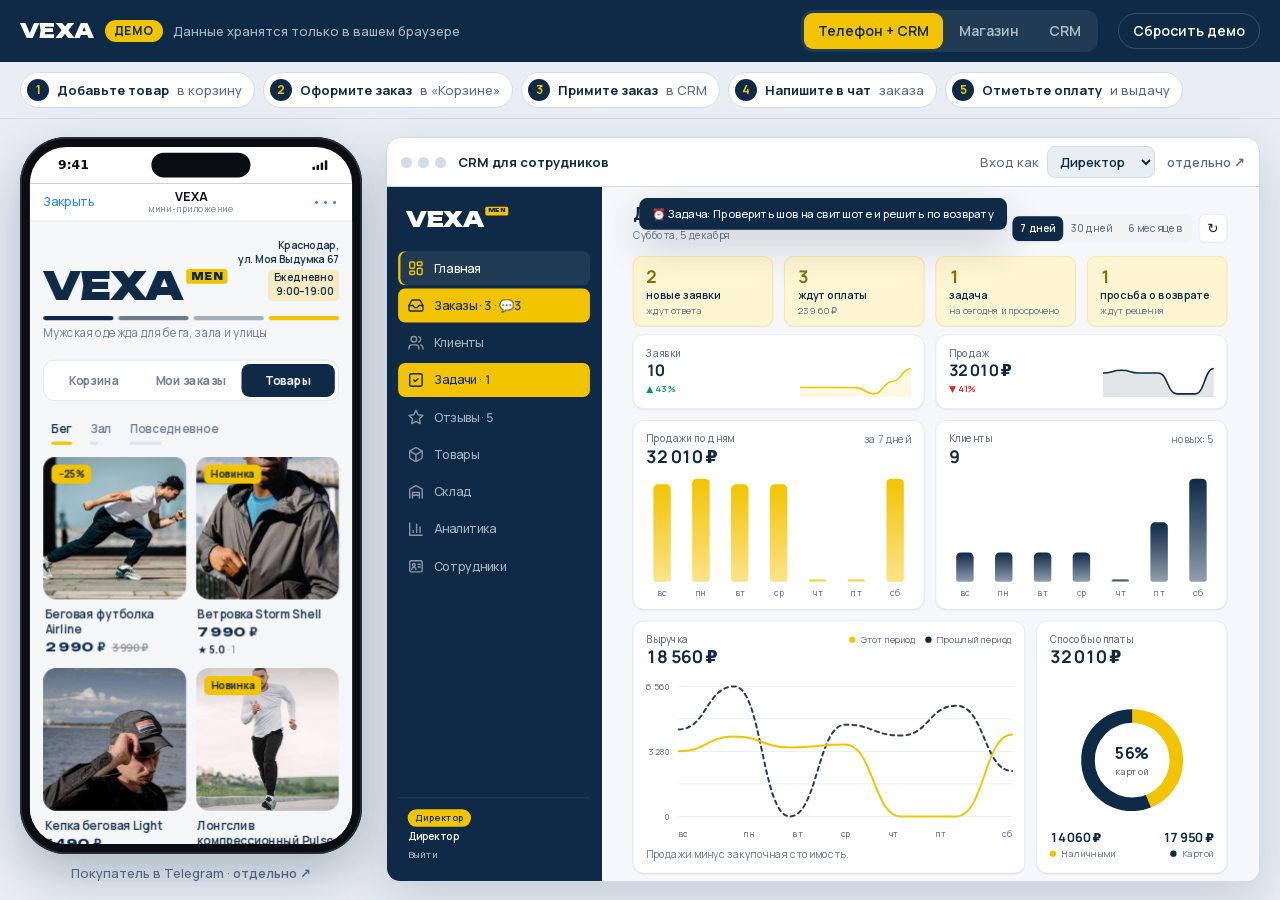
==== demo/index.html @ b998a41a "Демо-версия магазина и CRM на отдельной ссылке /demo/: телефон и CRM рядом, данные только в браузере" ====
<!DOCTYPE html>
<html lang="ru">
<head>
<meta charset="UTF-8">
<meta name="viewport" content="width=device-width, initial-scale=1, viewport-fit=cover">
<link rel="icon" href="data:,">
<title>VEXA — демо магазина и CRM</title>
<meta name="description" content="Живая демо-версия магазина VEXA в Telegram и CRM для сотрудников: слева телефон покупателя, справа CRM. Данные хранятся только в браузере.">
<!-- Шрифты те же, что у магазина (app/fonts) -->
<link rel="stylesheet" href="app/css/fonts.css?v=20261016d">
<link rel="stylesheet" href="split.css?v=20261016d">
</head>
<body>
<!-- Демо: слева магазин в «телефоне», справа CRM. Оба экрана — страницы из app/, у них общая база в localStorage,
     поэтому заказ из магазина сразу появляется в CRM, а ответ менеджера — у покупателя. Живая база Supabase не используется. -->
<header class="top">
  <div class="top-brand">
    <span class="logo">VEXA</span>
    <span class="pill">демо</span>
    <span class="top-note">Данные хранятся только в вашем браузере</span>
  </div>
  <div class="views" role="group" aria-label="Что показать">
    <button type="button" data-view="both" aria-pressed="true"><span class="v-long">Телефон + CRM</span><span class="v-short">Оба</span></button>
    <button type="button" data-view="shop" aria-pressed="false">Магазин</button>
    <button type="button" data-view="crm" aria-pressed="false">CRM</button>
  </div>
  <button class="reset" id="reset" type="button">Сбросить демо</button>
</header>

<ol class="steps" id="steps">
  <li><b>Добавьте товар</b> в корзину</li>
  <li><b>Оформите заказ</b> в «Корзине»</li>
  <li><b>Примите заказ</b> в CRM</li>
  <li><b>Напишите в чат</b> заказа</li>
  <li><b>Отметьте оплату</b> и выдачу</li>
</ol>

<main class="stage" id="stage" data-view="both">
  <section class="pane pane-shop" aria-label="Магазин покупателя">
    <div class="phone-fit" id="phoneFit">
      <div class="phone" id="phone">
        <div class="phone-status" aria-hidden="true"><span>9:41</span><span class="notch"></span><span class="bars"><i></i><i></i><i></i><i></i></span></div>
        <div class="tg-head" aria-hidden="true">
          <span class="tg-close">Закрыть</span>
          <span class="tg-title">VEXA<small>мини-приложение</small></span>
          <span class="tg-dots">•••</span>
        </div>
        <iframe id="shopFrame" src="app/index.html?embed=1" title="Магазин VEXA (демо)"></iframe>
      </div>
    </div>
    <p class="caption">Покупатель в Telegram · <a href="app/index.html" target="_blank" rel="noopener">отдельно ↗</a></p>
  </section>

  <section class="pane pane-crm" aria-label="CRM для сотрудников">
    <div class="crm-card">
      <div class="crm-bar">
        <span class="crm-dots" aria-hidden="true"><i></i><i></i><i></i></span>
        <span class="crm-title">CRM для сотрудников</span>
        <label class="role">Вход как
          <select id="role">
            <option value="demo-1">Директор</option>
            <option value="demo-2">Менеджер</option>
          </select>
        </label>
        <a class="crm-open" href="app/crm.html" target="_blank" rel="noopener">отдельно ↗</a>
      </div>
      <div class="crm-fit" id="crmFit">
        <iframe id="crmFrame" src="app/crm.html?embed=1" title="CRM магазина VEXA (демо)"></iframe>
      </div>
    </div>
  </section>
</main>

<script src="split.js?v=20261016d"></script>
</body>
</html>
---- demo/app/css/fonts.css ----
/* Шрифты лежат на самом сайте (fonts/), без запросов к Google Fonts: быстрее первый запуск, меньше зависимостей.
   Оба шрифта переменные — один файл на все начертания. Кириллица и латиница отдельно: браузер скачает только нужное. */
@font-face { font-family: "Manrope"; font-style: normal; font-weight: 400 700; font-display: swap;
  src: url("../fonts/manrope-cyrillic.woff2") format("woff2"); unicode-range: U+0301, U+0400-045F, U+0490-0491, U+04B0-04B1, U+2116; }
@font-face { font-family: "Manrope"; font-style: normal; font-weight: 400 700; font-display: swap;
  src: url("../fonts/manrope-latin.woff2") format("woff2"); unicode-range: U+0000-00FF, U+0131, U+0152-0153, U+02BB-02BC, U+02C6, U+02DA, U+02DC, U+0304, U+0308, U+0329, U+2000-206F, U+20AC, U+2122, U+2191, U+2193, U+2212, U+2215, U+FEFF, U+FFFD; }
@font-face { font-family: "Unbounded"; font-style: normal; font-weight: 700 900; font-display: swap;
  src: url("../fonts/unbounded-cyrillic.woff2") format("woff2"); unicode-range: U+0301, U+0400-045F, U+0490-0491, U+04B0-04B1, U+2116; }
@font-face { font-family: "Unbounded"; font-style: normal; font-weight: 700 900; font-display: swap;
  src: url("../fonts/unbounded-latin.woff2") format("woff2"); unicode-range: U+0000-00FF, U+0131, U+0152-0153, U+02BB-02BC, U+02C6, U+02DA, U+02DC, U+0304, U+0308, U+0329, U+2000-206F, U+20AC, U+2122, U+2191, U+2193, U+2212, U+2215, U+FEFF, U+FFFD; }
---- demo/split.css ----
/* Демо «телефон + CRM»: цвета панели VEXA (тёмно-синий и жёлтый) */
:root {
  --bg: #E9EEF4; --ink: #0E2A47; --muted: #5B6E84; --line: #D3DCE6; --surface: #FFFFFF;
  --nav: #0E2A47; --nav-ink: #FFFFFF; --nav-muted: rgba(255, 255, 255, .66); --nav-line: rgba(255, 255, 255, .16);
  --accent: #F2C400; --accent-ink: #0E2A47; --bezel: #0B0D12;
  --gutter: 20px;
  color-scheme: light;
}
@media (prefers-color-scheme: dark) {
  :root:not([data-theme="light"]) {
    --bg: #07111C; --ink: #EAF1F8; --muted: #8FA2B6; --line: #1E3248; --surface: #12233A; --nav: #0B1D31;
    color-scheme: dark;
  }
}
:root[data-theme="dark"] {
  --bg: #07111C; --ink: #EAF1F8; --muted: #8FA2B6; --line: #1E3248; --surface: #12233A; --nav: #0B1D31;
  color-scheme: dark;
}

* { box-sizing: border-box; }
html, body { height: 100%; }
body {
  margin: 0; display: flex; flex-direction: column; min-height: 100dvh; height: 100dvh; overflow: hidden;
  background: var(--bg); color: var(--ink);
  font: 500 14px/1.4 Manrope, system-ui, -apple-system, "Segoe UI", sans-serif;
}
button, select { font: inherit; color: inherit; }
a { color: inherit; }

/* ---------- Верхняя полоса ---------- */
.top {
  display: flex; align-items: center; gap: 12px 20px; padding: 10px var(--gutter);
  background: var(--nav); color: var(--nav-ink);
}
.top-brand { display: flex; align-items: center; gap: 10px; min-width: 0; flex: 1 1 auto; }
.logo { font: 900 20px/1 Unbounded, Manrope, sans-serif; letter-spacing: .02em; }
.pill {
  padding: 3px 9px; border-radius: 999px; background: var(--accent); color: var(--accent-ink);
  font-weight: 700; font-size: 12px; text-transform: uppercase; letter-spacing: .06em;
}
.top-note { color: var(--nav-muted); font-size: 13px; white-space: nowrap; overflow: hidden; text-overflow: ellipsis; }

.views { display: flex; padding: 3px; gap: 2px; border-radius: 12px; background: rgba(255, 255, 255, .08); }
.views button {
  border: 0; background: transparent; color: var(--nav-muted); padding: 7px 14px; border-radius: 9px;
  font-weight: 600; cursor: pointer; white-space: nowrap; min-height: 36px;
}
.views button:hover { color: var(--nav-ink); }
.views button[aria-pressed="true"] { background: var(--accent); color: var(--accent-ink); }
.v-short { display: none; }

.reset {
  border: 1px solid var(--nav-line); background: transparent; color: var(--nav-ink);
  padding: 7px 14px; border-radius: 999px; font-weight: 600; cursor: pointer; white-space: nowrap; min-height: 36px;
}
.reset:hover { border-color: rgba(255, 255, 255, .5); }
.reset[data-armed] { background: #E8392E; border-color: #E8392E; }
:focus-visible { outline: 2px solid var(--accent); outline-offset: 2px; }

/* ---------- Шаги ---------- */
.steps {
  display: flex; gap: 8px; margin: 0; padding: 10px var(--gutter); list-style: none; counter-reset: step;
  overflow-x: auto; scrollbar-width: none; border-bottom: 1px solid var(--line);
}
.steps::-webkit-scrollbar { display: none; }
.steps li {
  counter-increment: step; display: flex; align-items: center; gap: 8px; flex: 0 0 auto;
  padding: 6px 12px 6px 6px; border-radius: 999px; background: var(--surface); border: 1px solid var(--line);
  font-size: 13px; color: var(--muted); white-space: nowrap;
}
.steps li::before {
  content: counter(step); display: grid; place-items: center; width: 22px; height: 22px; border-radius: 50%;
  background: var(--nav); color: var(--accent); font-weight: 700; font-size: 12px;
}
.steps b { color: var(--ink); font-weight: 700; }

/* ---------- Сцена ---------- */
.stage { flex: 1 1 auto; min-height: 0; display: flex; gap: 24px; padding: 18px var(--gutter); }
.pane { min-width: 0; min-height: 0; display: flex; flex-direction: column; }
.pane-shop { flex: 0 0 auto; align-items: center; }
.pane-crm { flex: 1 1 auto; }
.stage[data-view="shop"] .pane-crm, .stage[data-view="crm"] .pane-shop { display: none; }
.stage[data-view="shop"] .pane-shop { flex: 1 1 auto; }

.caption { margin: 10px 0 0; font-size: 13px; color: var(--muted); text-align: center; }
.caption a, .crm-open { text-decoration: none; font-weight: 600; }
.caption a:hover, .crm-open:hover { text-decoration: underline; }

/* Телефон: 390×844, масштабируется по высоте сцены (split.js задаёт --s) */
.phone-fit { flex: 1 1 auto; min-height: 0; width: 100%; display: flex; justify-content: center; }
.phone {
  --s: 1;
  position: relative; flex: none; width: 414px; height: 868px; padding: 12px; border-radius: 56px;
  background: var(--bezel); box-shadow: 0 0 0 2px #2A2F3A inset, 0 24px 60px rgba(14, 42, 71, .28);
  transform: scale(var(--s)); transform-origin: top center;
  margin-bottom: calc((var(--s) - 1) * 868px); /* место под уменьшенный телефон */
  display: flex; flex-direction: column; overflow: hidden;
}
.phone > * { flex: none; }
.phone-status {
  display: flex; align-items: center; justify-content: space-between; height: 44px; padding: 0 30px 0 34px;
  background: #fff; color: #0B0D12; border-radius: 44px 44px 0 0; font: 600 15px/1 system-ui, sans-serif;
}
.notch { width: 120px; height: 30px; border-radius: 20px; background: var(--bezel); }
.bars { display: flex; align-items: flex-end; gap: 2px; height: 12px; }
.bars i { width: 3px; background: #0B0D12; border-radius: 1px; }
.bars i:nth-child(1) { height: 4px; } .bars i:nth-child(2) { height: 6px; } .bars i:nth-child(3) { height: 9px; } .bars i:nth-child(4) { height: 12px; }
.tg-head {
  display: grid; grid-template-columns: 1fr auto 1fr; align-items: center; height: 46px; padding: 0 16px;
  background: #fff; color: #0B0D12; border-bottom: 1px solid #E6E8EC; font-size: 15px;
}
.tg-close { color: #2A86E0; }
.tg-title { text-align: center; font-weight: 700; line-height: 1.1; }
.tg-title small { display: block; font-weight: 500; font-size: 11px; color: #8A9099; }
.tg-dots { text-align: right; color: #2A86E0; letter-spacing: 1px; }
.phone iframe {
  flex: 1 1 auto; width: 390px; border: 0; background: #fff; display: block; border-radius: 0 0 44px 44px;
}

/* CRM: окно браузера; при узкой сцене страница рисуется шире и уменьшается (split.js) */
.crm-card {
  flex: 1 1 auto; min-height: 0; display: flex; flex-direction: column; overflow: hidden;
  border-radius: 14px; background: var(--surface); border: 1px solid var(--line);
  box-shadow: 0 18px 50px rgba(14, 42, 71, .16);
}
.crm-bar {
  display: flex; align-items: center; gap: 12px; padding: 8px 14px; border-bottom: 1px solid var(--line); font-size: 13px;
}
.crm-dots { display: flex; gap: 6px; }
.crm-dots i { width: 11px; height: 11px; border-radius: 50%; background: var(--line); }
.crm-title { font-weight: 700; flex: 1 1 auto; min-width: 0; white-space: nowrap; overflow: hidden; text-overflow: ellipsis; }
.role { display: flex; align-items: center; gap: 8px; color: var(--muted); white-space: nowrap; }
.role select {
  border: 1px solid var(--line); background: var(--bg); color: var(--ink); border-radius: 8px;
  padding: 5px 8px; font-weight: 600; min-height: 32px; cursor: pointer;
}
.crm-open { white-space: nowrap; color: var(--muted); }
.crm-fit { position: relative; flex: 1 1 auto; min-height: 0; overflow: hidden; }
.crm-fit iframe {
  position: absolute; top: 0; left: 0; width: 100%; height: 100%; border: 0; background: #F5F7FA;
  transform-origin: top left;
}

/* ---------- Телефон и планшет: один экран за раз, без рамки телефона ---------- */
@media (max-width: 899px) {
  :root { --gutter: 16px; }
  .top { flex-wrap: wrap; padding-top: 8px; padding-bottom: 8px; }
  .top-note { display: none; }
  .views { order: 3; width: 100%; }
  .views button { flex: 1 1 0; }
  .views button[data-view="both"] { display: none; }
  .steps { display: none; }
  .stage { padding: 0; gap: 0; }
  .stage[data-view="both"] .pane-crm { display: none; }
  .stage .pane-shop { flex: 1 1 auto; }
  .phone-fit { display: block; }
  .phone {
    width: 100%; height: 100%; padding: 0; border-radius: 0; background: none; box-shadow: none;
    transform: none; margin: 0;
  }
  .phone-status, .tg-head, .caption { display: none; }
  .phone iframe { width: 100%; height: 100%; border-radius: 0; }
  .crm-card { border-radius: 0; border: 0; box-shadow: none; }
  .crm-dots, .crm-open { display: none; }
}
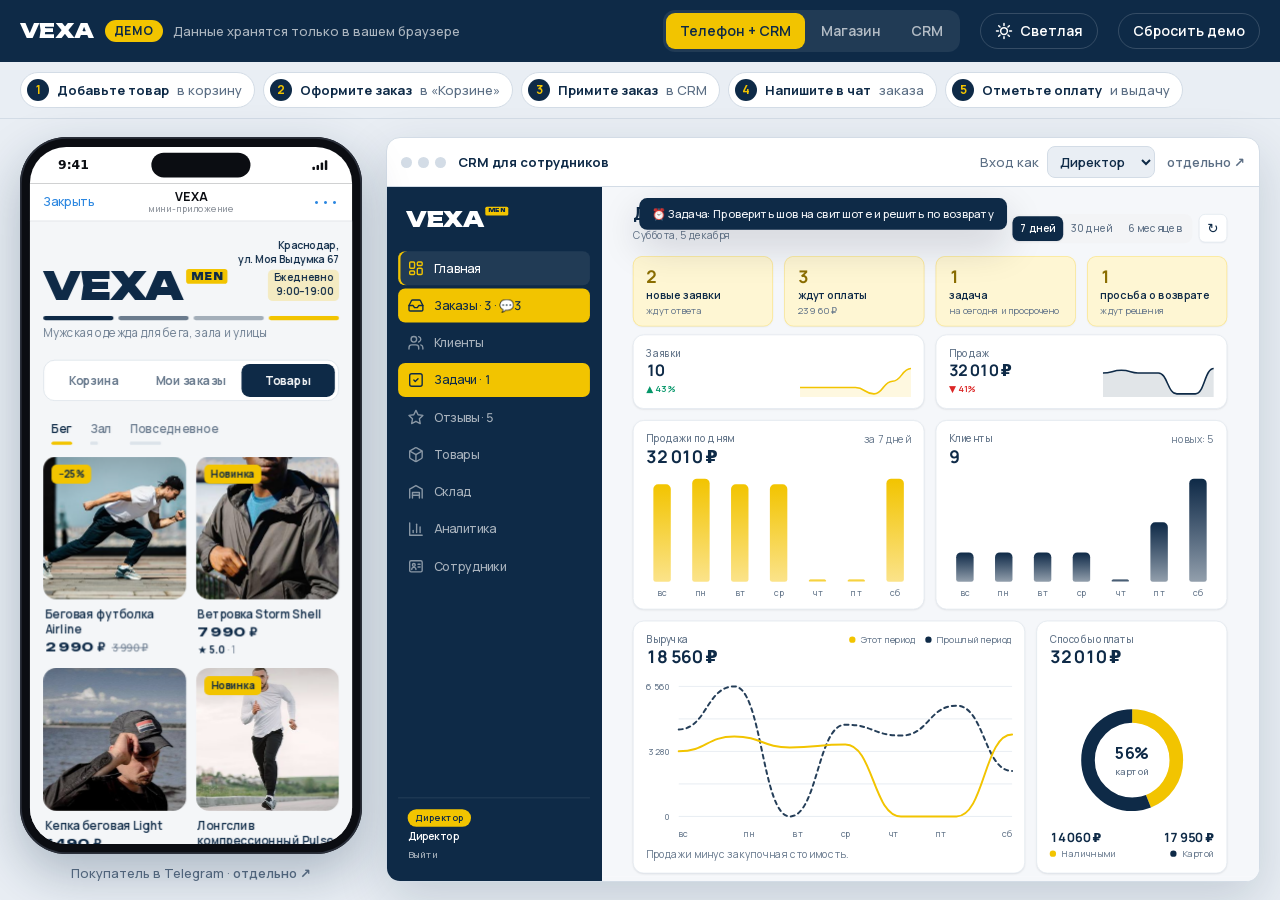
==== commit d1462e09: "Демо: переключатель светлой и тёмной темы, по умолчанию светлая Co-Authored-By: Claude Opus 5.5 (1M " ====
--- a/demo/index.html
+++ b/demo/index.html
@@ -7,8 +7,10 @@
 <title>VEXA — демо магазина и CRM</title>
 <meta name="description" content="Живая демо-версия магазина VEXA в Telegram и CRM для сотрудников: слева телефон покупателя, справа CRM. Данные хранятся только в браузере.">
 <!-- Шрифты те же, что у магазина (app/fonts) -->
-<link rel="stylesheet" href="app/css/fonts.css?v=20261016d">
-<link rel="stylesheet" href="split.css?v=20261016d">
+<link rel="stylesheet" href="app/css/fonts.css?v=20261016e">
+<link rel="stylesheet" href="split.css?v=20261016e">
+<!-- Тема до отрисовки, чтобы страница не мигала: выбор посетителя, по умолчанию светлая -->
+<script>try { document.documentElement.dataset.theme = JSON.parse(localStorage.getItem("vexademo_theme")) === "dark" ? "dark" : "light"; } catch (e) { document.documentElement.dataset.theme = "light"; }</script>
 </head>
 <body>
 <!-- Демо: слева магазин в «телефоне», справа CRM. Оба экрана — страницы из app/, у них общая база в localStorage,
@@ -24,6 +26,11 @@
     <button type="button" data-view="shop" aria-pressed="false">Магазин</button>
     <button type="button" data-view="crm" aria-pressed="false">CRM</button>
   </div>
+  <button class="theme" id="theme" type="button" aria-pressed="false" title="Тема сайта">
+    <svg class="i-sun" width="18" height="18" viewBox="0 0 24 24" fill="none" stroke="currentColor" stroke-width="2" stroke-linecap="round" aria-hidden="true"><circle cx="12" cy="12" r="4.5"/><path d="M12 2v2.5M12 19.5V22M2 12h2.5M19.5 12H22M4.9 4.9l1.8 1.8M17.3 17.3l1.8 1.8M4.9 19.1l1.8-1.8M17.3 6.7l1.8-1.8"/></svg>
+    <svg class="i-moon" width="18" height="18" viewBox="0 0 24 24" fill="none" stroke="currentColor" stroke-width="2" stroke-linecap="round" stroke-linejoin="round" aria-hidden="true"><path d="M20.5 14.5A8.5 8.5 0 0 1 9.5 3.5a8.5 8.5 0 1 0 11 11z"/></svg>
+    <span id="themeText">Светлая</span>
+  </button>
   <button class="reset" id="reset" type="button">Сбросить демо</button>
 </header>
 
@@ -71,6 +78,6 @@
   </section>
 </main>
 
-<script src="split.js?v=20261016d"></script>
+<script src="split.js?v=20261016e"></script>
 </body>
 </html>
--- a/demo/split.css
+++ b/demo/split.css
@@ -3,17 +3,13 @@
   --bg: #E9EEF4; --ink: #0E2A47; --muted: #5B6E84; --line: #D3DCE6; --surface: #FFFFFF;
   --nav: #0E2A47; --nav-ink: #FFFFFF; --nav-muted: rgba(255, 255, 255, .66); --nav-line: rgba(255, 255, 255, .16);
   --accent: #F2C400; --accent-ink: #0E2A47; --bezel: #0B0D12;
+  --tg-bg: #FFFFFF; --tg-ink: #0B0D12; --tg-line: #E6E8EC; --tg-muted: #8A9099; --tg-link: #2A86E0; --app-bg: #F5F7FA;
   --gutter: 20px;
   color-scheme: light;
 }
-@media (prefers-color-scheme: dark) {
-  :root:not([data-theme="light"]) {
-    --bg: #07111C; --ink: #EAF1F8; --muted: #8FA2B6; --line: #1E3248; --surface: #12233A; --nav: #0B1D31;
-    color-scheme: dark;
-  }
-}
 :root[data-theme="dark"] {
   --bg: #07111C; --ink: #EAF1F8; --muted: #8FA2B6; --line: #1E3248; --surface: #12233A; --nav: #0B1D31;
+  --tg-bg: #17212B; --tg-ink: #F5F5F5; --tg-line: #0E1621; --tg-muted: #708499; --tg-link: #6AB3F3; --app-bg: #0A1522;
   color-scheme: dark;
 }
 
@@ -53,7 +49,13 @@
   border: 1px solid var(--nav-line); background: transparent; color: var(--nav-ink);
   padding: 7px 14px; border-radius: 999px; font-weight: 600; cursor: pointer; white-space: nowrap; min-height: 36px;
 }
-.reset:hover { border-color: rgba(255, 255, 255, .5); }
+.reset:hover, .theme:hover { border-color: rgba(255, 255, 255, .5); }
+.theme {
+  display: inline-flex; align-items: center; gap: 7px; border: 1px solid var(--nav-line); background: transparent;
+  color: var(--nav-ink); padding: 7px 14px; border-radius: 999px; font-weight: 600; cursor: pointer; white-space: nowrap; min-height: 36px;
+}
+.theme .i-moon, .theme[aria-pressed="true"] .i-sun { display: none; }
+.theme[aria-pressed="true"] .i-moon { display: block; }
 .reset[data-armed] { background: #E8392E; border-color: #E8392E; }
 :focus-visible { outline: 2px solid var(--accent); outline-offset: 2px; }
 
@@ -99,22 +101,22 @@
 .phone > * { flex: none; }
 .phone-status {
   display: flex; align-items: center; justify-content: space-between; height: 44px; padding: 0 30px 0 34px;
-  background: #fff; color: #0B0D12; border-radius: 44px 44px 0 0; font: 600 15px/1 system-ui, sans-serif;
+  background: var(--tg-bg); color: var(--tg-ink); border-radius: 44px 44px 0 0; font: 600 15px/1 system-ui, sans-serif;
 }
 .notch { width: 120px; height: 30px; border-radius: 20px; background: var(--bezel); }
 .bars { display: flex; align-items: flex-end; gap: 2px; height: 12px; }
-.bars i { width: 3px; background: #0B0D12; border-radius: 1px; }
+.bars i { width: 3px; background: currentColor; border-radius: 1px; }
 .bars i:nth-child(1) { height: 4px; } .bars i:nth-child(2) { height: 6px; } .bars i:nth-child(3) { height: 9px; } .bars i:nth-child(4) { height: 12px; }
 .tg-head {
   display: grid; grid-template-columns: 1fr auto 1fr; align-items: center; height: 46px; padding: 0 16px;
-  background: #fff; color: #0B0D12; border-bottom: 1px solid #E6E8EC; font-size: 15px;
+  background: var(--tg-bg); color: var(--tg-ink); border-bottom: 1px solid var(--tg-line); font-size: 15px;
 }
-.tg-close { color: #2A86E0; }
+.tg-close { color: var(--tg-link); }
 .tg-title { text-align: center; font-weight: 700; line-height: 1.1; }
-.tg-title small { display: block; font-weight: 500; font-size: 11px; color: #8A9099; }
-.tg-dots { text-align: right; color: #2A86E0; letter-spacing: 1px; }
+.tg-title small { display: block; font-weight: 500; font-size: 11px; color: var(--tg-muted); }
+.tg-dots { text-align: right; color: var(--tg-link); letter-spacing: 1px; }
 .phone iframe {
-  flex: 1 1 auto; width: 390px; border: 0; background: #fff; display: block; border-radius: 0 0 44px 44px;
+  flex: 1 1 auto; width: 390px; border: 0; background: var(--app-bg); display: block; border-radius: 0 0 44px 44px;
 }
 
 /* CRM: окно браузера; при узкой сцене страница рисуется шире и уменьшается (split.js) */
@@ -137,7 +139,7 @@
 .crm-open { white-space: nowrap; color: var(--muted); }
 .crm-fit { position: relative; flex: 1 1 auto; min-height: 0; overflow: hidden; }
 .crm-fit iframe {
-  position: absolute; top: 0; left: 0; width: 100%; height: 100%; border: 0; background: #F5F7FA;
+  position: absolute; top: 0; left: 0; width: 100%; height: 100%; border: 0; background: var(--app-bg);
   transform-origin: top left;
 }
 
@@ -147,6 +149,8 @@
   .top { flex-wrap: wrap; padding-top: 8px; padding-bottom: 8px; }
   .top-note { display: none; }
   .views { order: 3; width: 100%; }
+  .theme span { display: none; }
+  .theme { padding: 7px 10px; }
   .views button { flex: 1 1 0; }
   .views button[data-view="both"] { display: none; }
   .steps { display: none; }
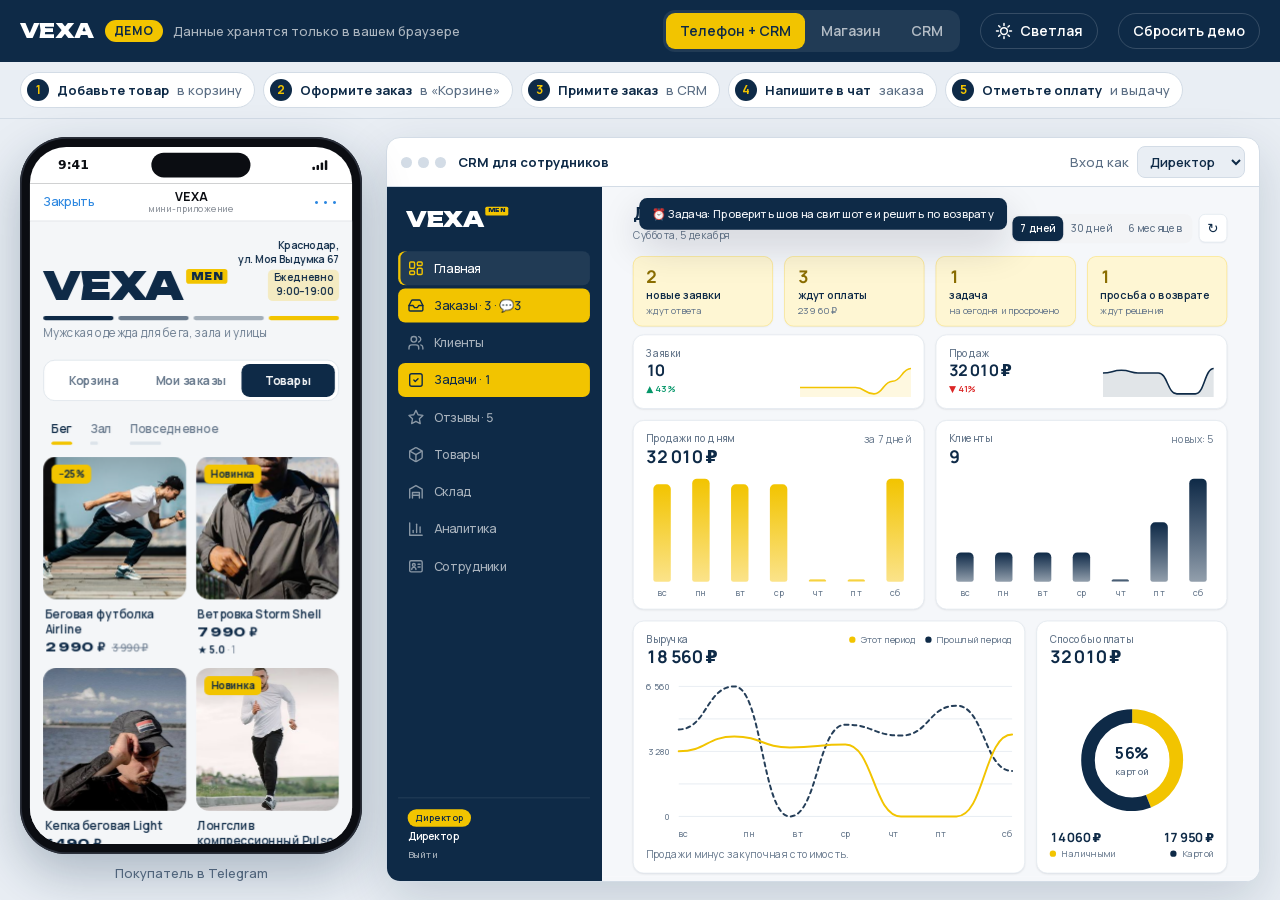
==== commit 81672561: "Демо: убраны ссылки «отдельно» — раскладку выбирают кнопками сверху Co-Authored-By: Claude Opus 5.5 " ====
--- a/demo/index.html
+++ b/demo/index.html
@@ -8,7 +8,7 @@
 <meta name="description" content="Живая демо-версия магазина VEXA в Telegram и CRM для сотрудников: слева телефон покупателя, справа CRM. Данные хранятся только в браузере.">
 <!-- Шрифты те же, что у магазина (app/fonts) -->
 <link rel="stylesheet" href="app/css/fonts.css?v=20261016e">
-<link rel="stylesheet" href="split.css?v=20261016e">
+<link rel="stylesheet" href="split.css?v=20261016f">
 <!-- Тема до отрисовки, чтобы страница не мигала: выбор посетителя, по умолчанию светлая -->
 <script>try { document.documentElement.dataset.theme = JSON.parse(localStorage.getItem("vexademo_theme")) === "dark" ? "dark" : "light"; } catch (e) { document.documentElement.dataset.theme = "light"; }</script>
 </head>
@@ -55,7 +55,7 @@
         <iframe id="shopFrame" src="app/index.html?embed=1" title="Магазин VEXA (демо)"></iframe>
       </div>
     </div>
-    <p class="caption">Покупатель в Telegram · <a href="app/index.html" target="_blank" rel="noopener">отдельно ↗</a></p>
+    <p class="caption">Покупатель в Telegram</p>
   </section>
 
   <section class="pane pane-crm" aria-label="CRM для сотрудников">
@@ -69,7 +69,6 @@
             <option value="demo-2">Менеджер</option>
           </select>
         </label>
-        <a class="crm-open" href="app/crm.html" target="_blank" rel="noopener">отдельно ↗</a>
       </div>
       <div class="crm-fit" id="crmFit">
         <iframe id="crmFrame" src="app/crm.html?embed=1" title="CRM магазина VEXA (демо)"></iframe>
--- a/demo/split.css
+++ b/demo/split.css
@@ -85,8 +85,6 @@
 .stage[data-view="shop"] .pane-shop { flex: 1 1 auto; }
 
 .caption { margin: 10px 0 0; font-size: 13px; color: var(--muted); text-align: center; }
-.caption a, .crm-open { text-decoration: none; font-weight: 600; }
-.caption a:hover, .crm-open:hover { text-decoration: underline; }
 
 /* Телефон: 390×844, масштабируется по высоте сцены (split.js задаёт --s) */
 .phone-fit { flex: 1 1 auto; min-height: 0; width: 100%; display: flex; justify-content: center; }
@@ -136,7 +134,6 @@
   border: 1px solid var(--line); background: var(--bg); color: var(--ink); border-radius: 8px;
   padding: 5px 8px; font-weight: 600; min-height: 32px; cursor: pointer;
 }
-.crm-open { white-space: nowrap; color: var(--muted); }
 .crm-fit { position: relative; flex: 1 1 auto; min-height: 0; overflow: hidden; }
 .crm-fit iframe {
   position: absolute; top: 0; left: 0; width: 100%; height: 100%; border: 0; background: var(--app-bg);
@@ -165,5 +162,5 @@
   .phone-status, .tg-head, .caption { display: none; }
   .phone iframe { width: 100%; height: 100%; border-radius: 0; }
   .crm-card { border-radius: 0; border: 0; box-shadow: none; }
-  .crm-dots, .crm-open { display: none; }
+  .crm-dots { display: none; }
 }
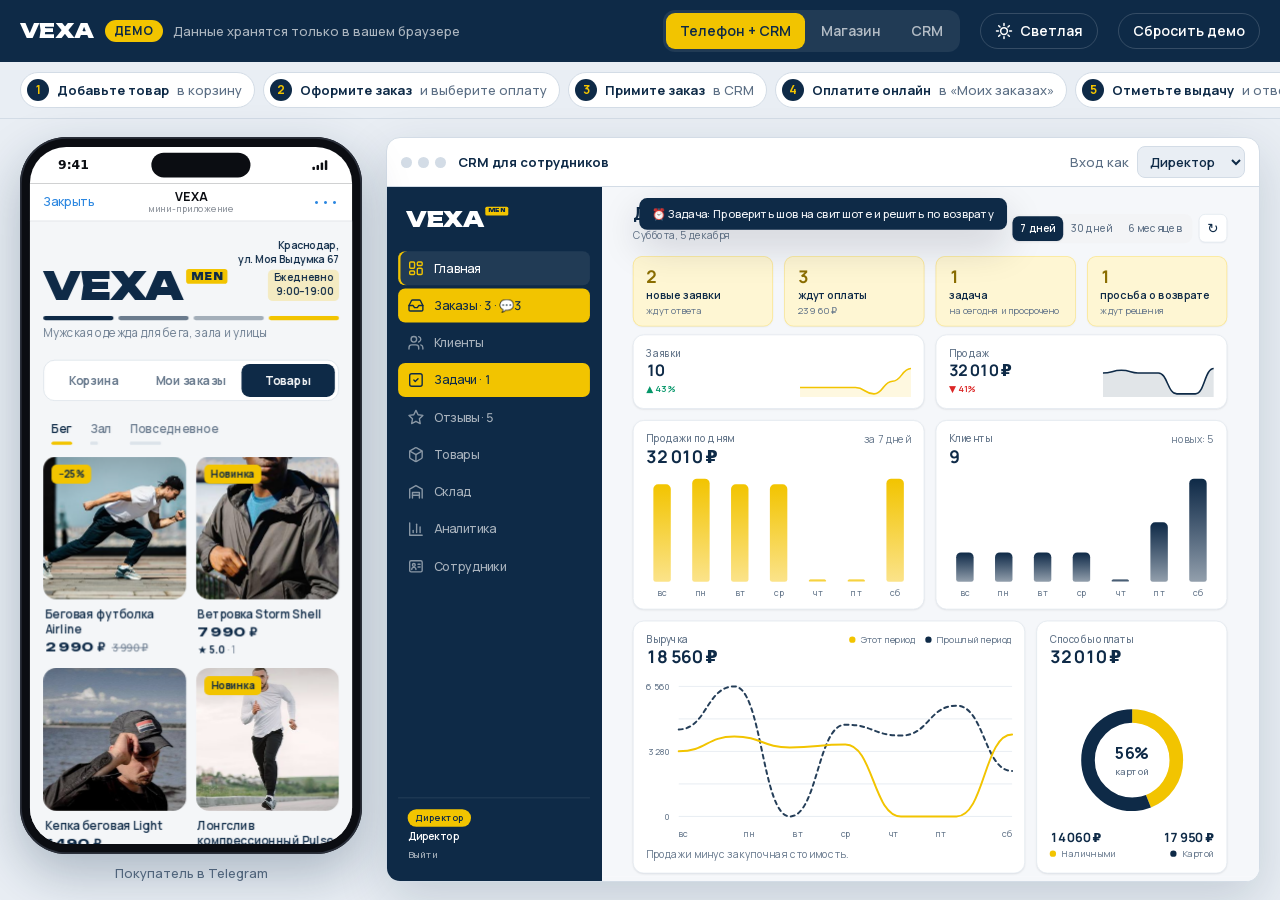
==== commit 1893e949: "Демо: онлайн-оплата, выбор способа оплаты и быстрое «Принять» В демо-версию перенесены изменения опл" ====
--- a/demo/index.html
+++ b/demo/index.html
@@ -36,10 +36,10 @@
 
 <ol class="steps" id="steps">
   <li><b>Добавьте товар</b> в корзину</li>
-  <li><b>Оформите заказ</b> в «Корзине»</li>
+  <li><b>Оформите заказ</b> и выберите оплату</li>
   <li><b>Примите заказ</b> в CRM</li>
-  <li><b>Напишите в чат</b> заказа</li>
-  <li><b>Отметьте оплату</b> и выдачу</li>
+  <li><b>Оплатите онлайн</b> в «Моих заказах»</li>
+  <li><b>Отметьте выдачу</b> и ответьте в чате</li>
 </ol>
 
 <main class="stage" id="stage" data-view="both">
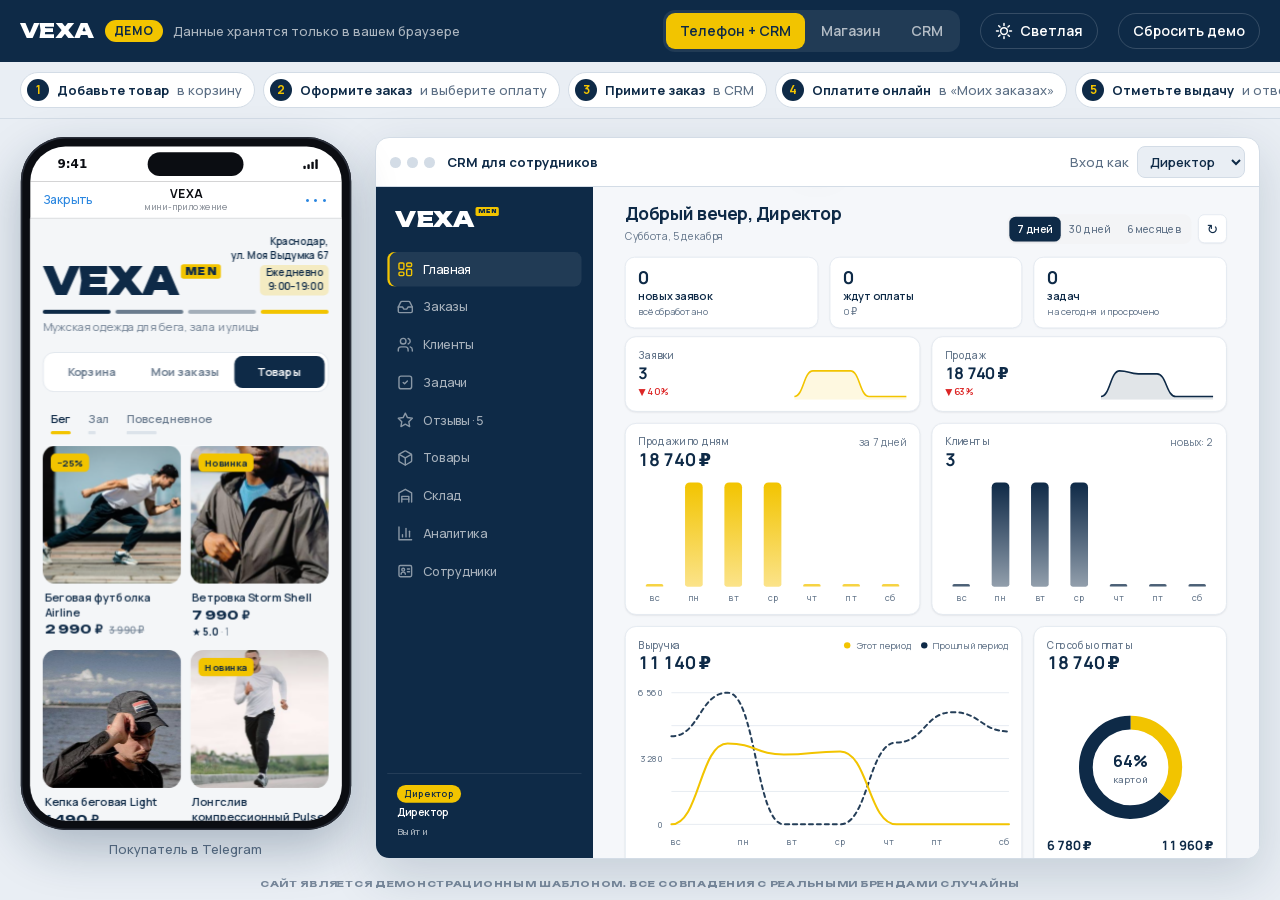
==== commit 2cdf11e3: "Дисклеймер внизу магазина и демо Co-Authored-By: Claude Opus 5.5 (1M context) <noreply@anthropic.com" ====
--- a/demo/index.html
+++ b/demo/index.html
@@ -8,7 +8,7 @@
 <meta name="description" content="Живая демо-версия магазина VEXA в Telegram и CRM для сотрудников: слева телефон покупателя, справа CRM. Данные хранятся только в браузере.">
 <!-- Шрифты те же, что у магазина (app/fonts) -->
 <link rel="stylesheet" href="app/css/fonts.css?v=20261016e">
-<link rel="stylesheet" href="split.css?v=20261016f">
+<link rel="stylesheet" href="split.css?v=20261018w">
 <!-- Тема до отрисовки, чтобы страница не мигала: выбор посетителя, по умолчанию светлая -->
 <script>try { document.documentElement.dataset.theme = JSON.parse(localStorage.getItem("vexademo_theme")) === "dark" ? "dark" : "light"; } catch (e) { document.documentElement.dataset.theme = "light"; }</script>
 </head>
@@ -77,6 +77,8 @@
   </section>
 </main>
 
+<p class="disclaimer">Сайт является демонстрационным шаблоном. Все совпадения с реальными брендами случайны</p>
+
 <script src="split.js?v=20261016e"></script>
 </body>
 </html>
--- a/demo/split.css
+++ b/demo/split.css
@@ -84,6 +84,8 @@
 .stage[data-view="shop"] .pane-crm, .stage[data-view="crm"] .pane-shop { display: none; }
 .stage[data-view="shop"] .pane-shop { flex: 1 1 auto; }
 
+.disclaimer { flex: none; margin: 0; padding: 0 var(--gutter) 10px; text-align: center; color: var(--muted); opacity: .8;
+  font: 700 9px/1.5 Unbounded, Manrope, sans-serif; letter-spacing: .08em; text-transform: uppercase; }
 .caption { margin: 10px 0 0; font-size: 13px; color: var(--muted); text-align: center; }
 
 /* Телефон: 390×844, масштабируется по высоте сцены (split.js задаёт --s) */
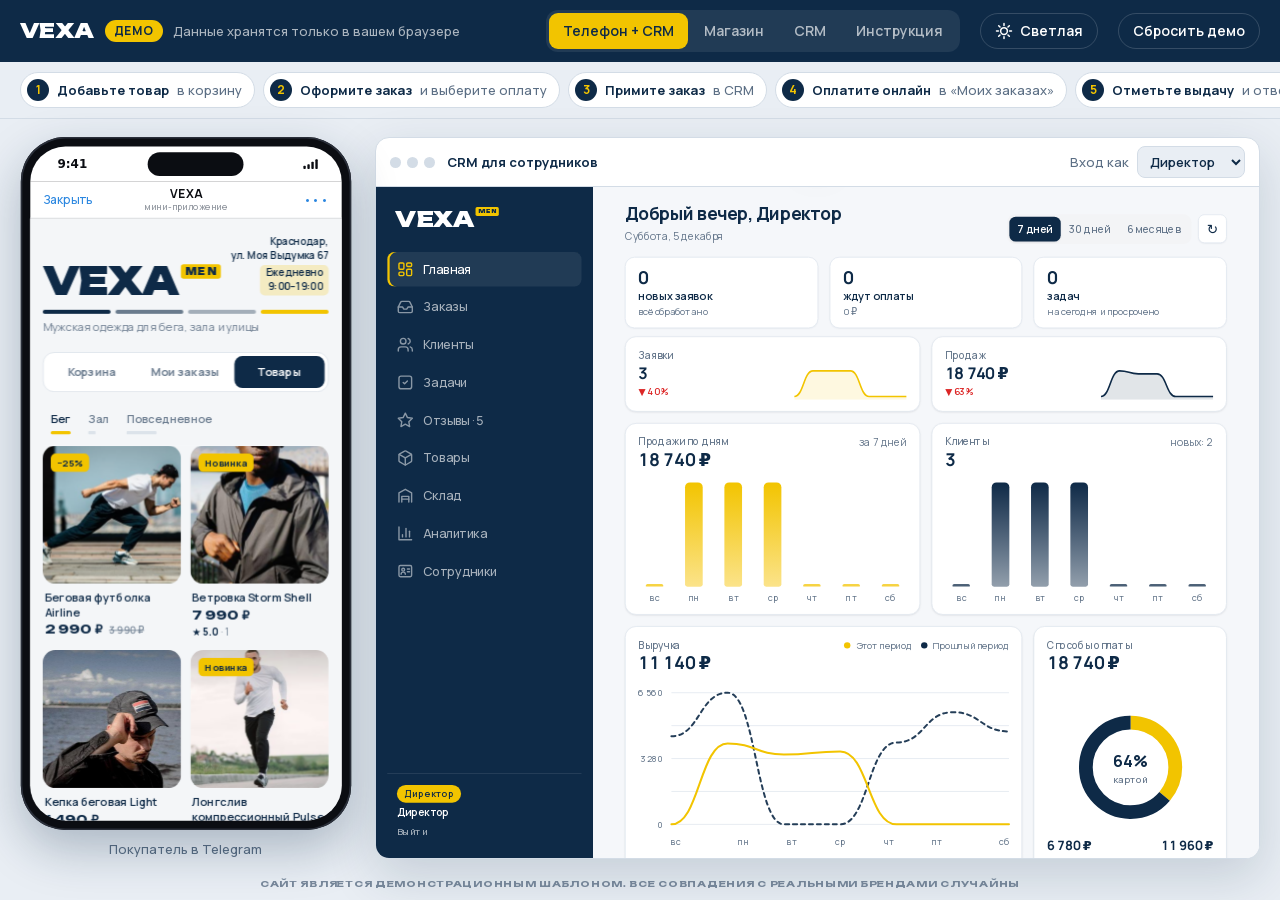
==== commit cf58cc68: "Демо: вкладка «Инструкция» с тремя видео (Instagram, Telegram, CRM) Co-Authored-By: Claude Sonnet 5." ====
--- a/demo/index.html
+++ b/demo/index.html
@@ -8,7 +8,7 @@
 <meta name="description" content="Живая демо-версия магазина VEXA в Telegram и CRM для сотрудников: слева телефон покупателя, справа CRM. Данные хранятся только в браузере.">
 <!-- Шрифты те же, что у магазина (app/fonts) -->
 <link rel="stylesheet" href="app/css/fonts.css?v=20261016e">
-<link rel="stylesheet" href="split.css?v=20261018w">
+<link rel="stylesheet" href="split.css?v=20261020a">
 <!-- Тема до отрисовки, чтобы страница не мигала: выбор посетителя, по умолчанию светлая -->
 <script>try { document.documentElement.dataset.theme = JSON.parse(localStorage.getItem("vexademo_theme")) === "dark" ? "dark" : "light"; } catch (e) { document.documentElement.dataset.theme = "light"; }</script>
 </head>
@@ -25,6 +25,7 @@
     <button type="button" data-view="both" aria-pressed="true"><span class="v-long">Телефон + CRM</span><span class="v-short">Оба</span></button>
     <button type="button" data-view="shop" aria-pressed="false">Магазин</button>
     <button type="button" data-view="crm" aria-pressed="false">CRM</button>
+    <button type="button" data-view="guide" aria-pressed="false">Инструкция</button>
   </div>
   <button class="theme" id="theme" type="button" aria-pressed="false" title="Тема сайта">
     <svg class="i-sun" width="18" height="18" viewBox="0 0 24 24" fill="none" stroke="currentColor" stroke-width="2" stroke-linecap="round" aria-hidden="true"><circle cx="12" cy="12" r="4.5"/><path d="M12 2v2.5M12 19.5V22M2 12h2.5M19.5 12H22M4.9 4.9l1.8 1.8M17.3 17.3l1.8 1.8M4.9 19.1l1.8-1.8M17.3 6.7l1.8-1.8"/></svg>
@@ -77,8 +78,55 @@
   </section>
 </main>
 
+<section class="guide" id="guide" hidden aria-label="Инструкция">
+  <div class="guide-in">
+    <h1>Как это работает</h1>
+    <p class="guide-lead">Покупатель пишет вам в Instagram или Telegram, магазин открывается прямо в чате, а заказ и переписка попадают в одну CRM. Три коротких видео — по одному на каждую сторону.</p>
+
+    <article class="g-item">
+      <div class="g-media phone-v"><video controls preload="metadata" playsinline poster="guide/instagram.jpg"><source src="guide/instagram.mp4" type="video/mp4"></video></div>
+      <div class="g-text">
+        <span class="g-n">1</span><h2>Покупатель в Instagram</h2>
+        <ul>
+          <li>Пишет в директ — бот отвечает и присылает личную кнопку «Открыть магазин».</li>
+          <li>Выбирает товар и оформляет заказ, не выходя из Instagram.</li>
+          <li>После принятия заказа бот сам присылает реквизиты и фото товара.</li>
+          <li>Чек и вопросы можно отправлять прямо в чат: менеджер видит их в CRM.</li>
+          <li>Кнопка «Мои заказы» всегда под рукой, а «🛍 Магазин» возвращает в каталог. Начать заново — написать «/start».</li>
+        </ul>
+      </div>
+    </article>
+
+    <article class="g-item">
+      <div class="g-media phone-v"><video controls preload="metadata" playsinline poster="guide/telegram.jpg"><source src="guide/telegram.mp4" type="video/mp4"></video></div>
+      <div class="g-text">
+        <span class="g-n">2</span><h2>Покупатель в Telegram</h2>
+        <ul>
+          <li>Запускает бота командой /start — слева от поля ввода появляется кнопка «Магазин».</li>
+          <li>Магазин открывается мини-приложением внутри Telegram.</li>
+          <li>Статус заказа, реквизиты и ответы менеджера приходят в тот же чат.</li>
+          <li>Заказы из Telegram и Instagram одинаково видны менеджеру и в аналитике.</li>
+        </ul>
+      </div>
+    </article>
+
+    <article class="g-item wide">
+      <div class="g-media"><video controls preload="metadata" playsinline poster="guide/crm.jpg"><source src="guide/crm.mp4" type="video/mp4"></video></div>
+      <div class="g-text">
+        <span class="g-n">3</span><h2>Менеджер в CRM на компьютере</h2>
+        <ul>
+          <li>Новый заказ появляется сразу, без обновления страницы.</li>
+          <li>«Принять» отправляет покупателю реквизиты, «Оплатить» отмечает оплату.</li>
+          <li>Чат с покупателем — общий для Instagram и Telegram: чек приходит сюда, ответ уходит обратно в мессенджер.</li>
+          <li>Клиенты и аналитика собираются автоматически.</li>
+        </ul>
+      </div>
+    </article>
+  </div>
+</section>
+
 <p class="disclaimer">Сайт является демонстрационным шаблоном. Все совпадения с реальными брендами случайны</p>
 
-<script src="split.js?v=20261016e"></script>
+<script src="split.js?v=20261020a"></script>
 </body>
 </html>
--- a/demo/split.css
+++ b/demo/split.css
@@ -142,6 +142,24 @@
   transform-origin: top left;
 }
 
+/* ---------- Инструкция: три видео ---------- */
+.guide { flex: 1 1 auto; min-height: 0; overflow-y: auto; padding: 24px var(--gutter) 32px; }
+.guide[hidden], .stage[hidden], .steps[hidden] { display: none; }
+.guide-in { max-width: 1040px; margin: 0 auto; }
+.guide h1 { margin: 0 0 8px; font: 800 26px/1.15 Unbounded, Manrope, sans-serif; }
+.guide-lead { margin: 0 0 24px; color: var(--muted); font-size: 15px; max-width: 640px; }
+.g-item {
+  display: grid; grid-template-columns: minmax(0, 300px) minmax(0, 1fr); gap: 28px; align-items: center;
+  padding: 20px; margin-bottom: 20px; border-radius: 18px; background: var(--surface); border: 1px solid var(--line);
+}
+.g-item.wide { grid-template-columns: minmax(0, 1.25fr) minmax(0, 1fr); }
+.g-media video { display: block; width: 100%; height: auto; border-radius: 14px; background: #0E2A47; }
+.g-media.phone-v video { max-height: 560px; width: auto; max-width: 100%; margin: 0 auto; aspect-ratio: 430 / 1032; }
+.g-n { display: inline-grid; place-items: center; width: 30px; height: 30px; border-radius: 50%; background: var(--nav); color: var(--accent); font-weight: 800; font-size: 14px; }
+.g-text h2 { margin: 10px 0 12px; font-size: 20px; }
+.g-text ul { margin: 0; padding-left: 20px; display: grid; gap: 8px; color: var(--muted); font-size: 14.5px; }
+.g-text li::marker { color: var(--accent); }
+
 /* ---------- Телефон и планшет: один экран за раз, без рамки телефона ---------- */
 @media (max-width: 899px) {
   :root { --gutter: 16px; }
@@ -153,6 +171,9 @@
   .views button { flex: 1 1 0; }
   .views button[data-view="both"] { display: none; }
   .steps { display: none; }
+  .g-item, .g-item.wide { grid-template-columns: 1fr; gap: 16px; padding: 14px; }
+  .g-media.phone-v video { max-height: 480px; }
+  .guide h1 { font-size: 21px; }
   .stage { padding: 0; gap: 0; }
   .stage[data-view="both"] .pane-crm { display: none; }
   .stage .pane-shop { flex: 1 1 auto; }
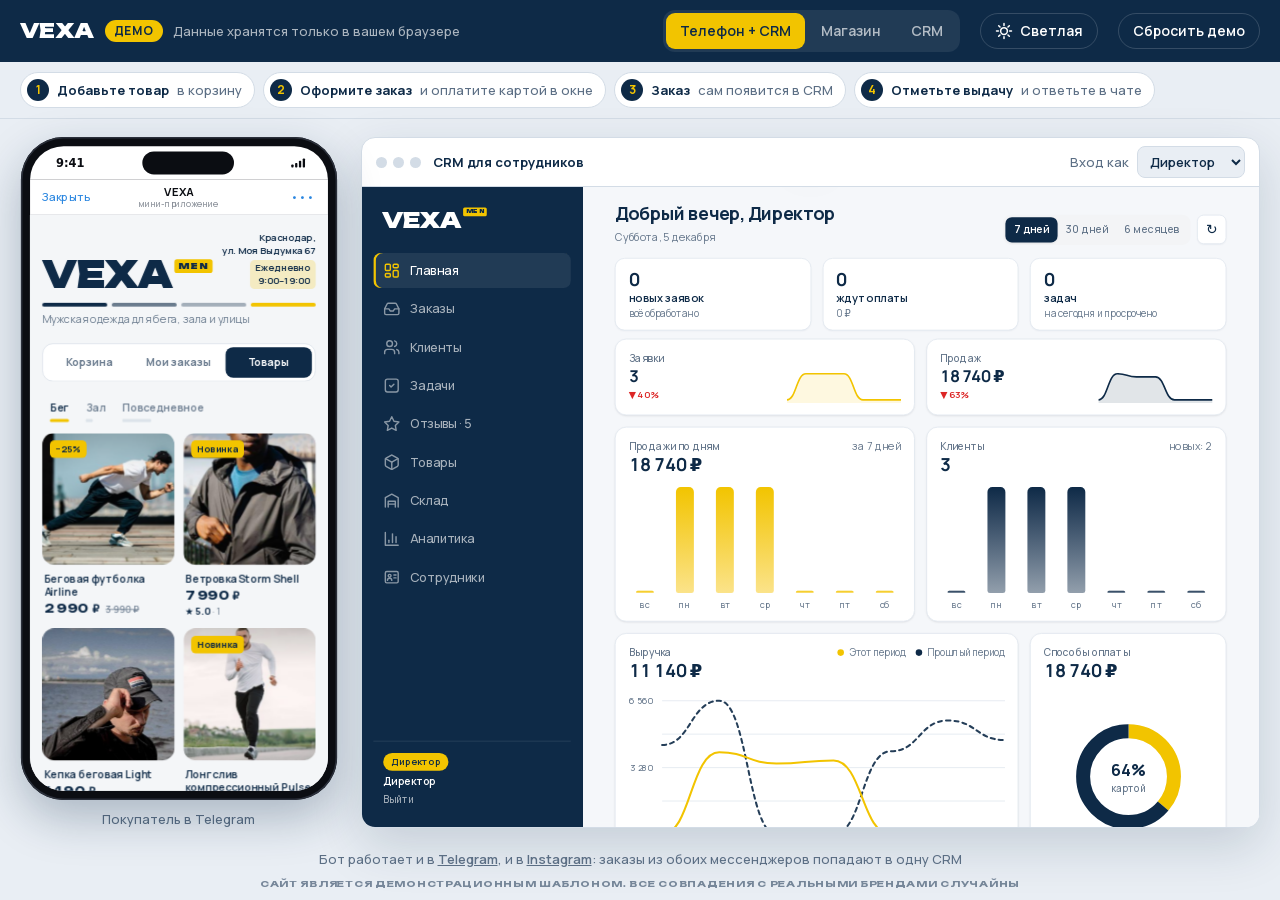
==== commit 30402d73: "Демо: убрана вкладка «Инструкция», добавлена заметка о боте в Telegram и Instagram Co-Authored-By: C" ====
--- a/demo/index.html
+++ b/demo/index.html
@@ -8,7 +8,7 @@
 <meta name="description" content="Живая демо-версия магазина VEXA в Telegram и CRM для сотрудников: слева телефон покупателя, справа CRM. Данные хранятся только в браузере.">
 <!-- Шрифты те же, что у магазина (app/fonts) -->
 <link rel="stylesheet" href="app/css/fonts.css?v=20261016e">
-<link rel="stylesheet" href="split.css?v=20261020a">
+<link rel="stylesheet" href="split.css?v=20261020c">
 <!-- Тема до отрисовки, чтобы страница не мигала: выбор посетителя, по умолчанию светлая -->
 <script>try { document.documentElement.dataset.theme = JSON.parse(localStorage.getItem("vexademo_theme")) === "dark" ? "dark" : "light"; } catch (e) { document.documentElement.dataset.theme = "light"; }</script>
 </head>
@@ -25,7 +25,6 @@
     <button type="button" data-view="both" aria-pressed="true"><span class="v-long">Телефон + CRM</span><span class="v-short">Оба</span></button>
     <button type="button" data-view="shop" aria-pressed="false">Магазин</button>
     <button type="button" data-view="crm" aria-pressed="false">CRM</button>
-    <button type="button" data-view="guide" aria-pressed="false">Инструкция</button>
   </div>
   <button class="theme" id="theme" type="button" aria-pressed="false" title="Тема сайта">
     <svg class="i-sun" width="18" height="18" viewBox="0 0 24 24" fill="none" stroke="currentColor" stroke-width="2" stroke-linecap="round" aria-hidden="true"><circle cx="12" cy="12" r="4.5"/><path d="M12 2v2.5M12 19.5V22M2 12h2.5M19.5 12H22M4.9 4.9l1.8 1.8M17.3 17.3l1.8 1.8M4.9 19.1l1.8-1.8M17.3 6.7l1.8-1.8"/></svg>
@@ -37,9 +36,8 @@
 
 <ol class="steps" id="steps">
   <li><b>Добавьте товар</b> в корзину</li>
-  <li><b>Оформите заказ</b> и выберите оплату</li>
-  <li><b>Примите заказ</b> в CRM</li>
-  <li><b>Оплатите онлайн</b> в «Моих заказах»</li>
+  <li><b>Оформите заказ</b> и оплатите картой в окне</li>
+  <li><b>Заказ</b> сам появится в CRM</li>
   <li><b>Отметьте выдачу</b> и ответьте в чате</li>
 </ol>
 
@@ -78,55 +76,10 @@
   </section>
 </main>
 
-<section class="guide" id="guide" hidden aria-label="Инструкция">
-  <div class="guide-in">
-    <h1>Как это работает</h1>
-    <p class="guide-lead">Покупатель пишет вам в Instagram или Telegram, магазин открывается прямо в чате, а заказ и переписка попадают в одну CRM. Три коротких видео — по одному на каждую сторону.</p>
-
-    <article class="g-item">
-      <div class="g-media phone-v"><video controls preload="metadata" playsinline poster="guide/instagram.jpg"><source src="guide/instagram.mp4" type="video/mp4"></video></div>
-      <div class="g-text">
-        <span class="g-n">1</span><h2>Покупатель в Instagram</h2>
-        <ul>
-          <li>Пишет в директ — бот отвечает и присылает личную кнопку «Открыть магазин».</li>
-          <li>Выбирает товар и оформляет заказ, не выходя из Instagram.</li>
-          <li>После принятия заказа бот сам присылает реквизиты и фото товара.</li>
-          <li>Чек и вопросы можно отправлять прямо в чат: менеджер видит их в CRM.</li>
-          <li>Кнопка «Мои заказы» всегда под рукой, а «🛍 Магазин» возвращает в каталог. Начать заново — написать «/start».</li>
-        </ul>
-      </div>
-    </article>
-
-    <article class="g-item">
-      <div class="g-media phone-v"><video controls preload="metadata" playsinline poster="guide/telegram.jpg"><source src="guide/telegram.mp4" type="video/mp4"></video></div>
-      <div class="g-text">
-        <span class="g-n">2</span><h2>Покупатель в Telegram</h2>
-        <ul>
-          <li>Запускает бота командой /start — слева от поля ввода появляется кнопка «Магазин».</li>
-          <li>Магазин открывается мини-приложением внутри Telegram.</li>
-          <li>Статус заказа, реквизиты и ответы менеджера приходят в тот же чат.</li>
-          <li>Заказы из Telegram и Instagram одинаково видны менеджеру и в аналитике.</li>
-        </ul>
-      </div>
-    </article>
-
-    <article class="g-item wide">
-      <div class="g-media"><video controls preload="metadata" playsinline poster="guide/crm.jpg"><source src="guide/crm.mp4" type="video/mp4"></video></div>
-      <div class="g-text">
-        <span class="g-n">3</span><h2>Менеджер в CRM на компьютере</h2>
-        <ul>
-          <li>Новый заказ появляется сразу, без обновления страницы.</li>
-          <li>«Принять» отправляет покупателю реквизиты, «Оплатить» отмечает оплату.</li>
-          <li>Чат с покупателем — общий для Instagram и Telegram: чек приходит сюда, ответ уходит обратно в мессенджер.</li>
-          <li>Клиенты и аналитика собираются автоматически.</li>
-        </ul>
-      </div>
-    </article>
-  </div>
-</section>
+<p class="bots">Бот работает и в <a href="https://t.me/myfirsttgminiapptemp_bot" target="_blank" rel="noopener">Telegram</a>, и в <a href="https://www.instagram.com/rasuldev_test?vrfl=ajlwMWUxeW41azdj" target="_blank" rel="noopener">Instagram</a>: заказы из обоих мессенджеров попадают в одну CRM</p>
 
 <p class="disclaimer">Сайт является демонстрационным шаблоном. Все совпадения с реальными брендами случайны</p>
 
-<script src="split.js?v=20261020a"></script>
+<script src="split.js?v=20261020c"></script>
 </body>
 </html>
--- a/demo/split.css
+++ b/demo/split.css
@@ -142,23 +142,20 @@
   transform-origin: top left;
 }
 
-/* ---------- Инструкция: три видео ---------- */
-.guide { flex: 1 1 auto; min-height: 0; overflow-y: auto; padding: 24px var(--gutter) 32px; }
+/* ---------- Инструкция: три видео на одном экране ---------- */
+.guide { flex: 1 1 auto; min-height: 0; overflow-y: auto; padding: 14px var(--gutter); }
 .guide[hidden], .stage[hidden], .steps[hidden] { display: none; }
-.guide-in { max-width: 1040px; margin: 0 auto; }
-.guide h1 { margin: 0 0 8px; font: 800 26px/1.15 Unbounded, Manrope, sans-serif; }
-.guide-lead { margin: 0 0 24px; color: var(--muted); font-size: 15px; max-width: 640px; }
-.g-item {
-  display: grid; grid-template-columns: minmax(0, 300px) minmax(0, 1fr); gap: 28px; align-items: center;
-  padding: 20px; margin-bottom: 20px; border-radius: 18px; background: var(--surface); border: 1px solid var(--line);
-}
-.g-item.wide { grid-template-columns: minmax(0, 1.25fr) minmax(0, 1fr); }
-.g-media video { display: block; width: 100%; height: auto; border-radius: 14px; background: #0E2A47; }
-.g-media.phone-v video { max-height: 560px; width: auto; max-width: 100%; margin: 0 auto; aspect-ratio: 430 / 1032; }
-.g-n { display: inline-grid; place-items: center; width: 30px; height: 30px; border-radius: 50%; background: var(--nav); color: var(--accent); font-weight: 800; font-size: 14px; }
-.g-text h2 { margin: 10px 0 12px; font-size: 20px; }
-.g-text ul { margin: 0; padding-left: 20px; display: grid; gap: 8px; color: var(--muted); font-size: 14.5px; }
-.g-text li::marker { color: var(--accent); }
+.guide-in { height: 100%; display: flex; flex-direction: column; justify-content: center; max-width: 1360px; margin: 0 auto; }
+.guide-tabs { display: none; }
+.guide-row { display: flex; gap: 20px; align-items: flex-start; justify-content: center; min-height: 0; }
+.g-fig { margin: 0; min-width: 0; display: flex; flex-direction: column; gap: 10px; --vh: min(calc(100dvh - 215px), 640px); }
+.g-fig figcaption { display: grid; gap: 2px; font-size: 13px; color: var(--muted); line-height: 1.35; }
+.g-fig figcaption b { color: var(--ink); font-size: 14.5px; }
+.g-fig video { display: block; height: var(--vh); width: auto; max-width: 100%; border-radius: 14px; background: #0E2A47; box-shadow: 0 14px 36px rgba(14, 42, 71, .18); }
+.g-fig:not(.wide) { flex: 0 1 calc(var(--vh) * .417); }
+.g-fig:not(.wide) video { width: calc(var(--vh) * .417); object-fit: contain; }
+.g-fig.wide { flex: 1 1 0; }
+.g-fig.wide video { width: 100%; height: auto; max-height: var(--vh); }
 
 /* ---------- Телефон и планшет: один экран за раз, без рамки телефона ---------- */
 @media (max-width: 899px) {
@@ -171,9 +168,17 @@
   .views button { flex: 1 1 0; }
   .views button[data-view="both"] { display: none; }
   .steps { display: none; }
-  .g-item, .g-item.wide { grid-template-columns: 1fr; gap: 16px; padding: 14px; }
-  .g-media.phone-v video { max-height: 480px; }
-  .guide h1 { font-size: 21px; }
+  .guide { padding: 12px var(--gutter); }
+  .guide-in { justify-content: flex-start; gap: 12px; }
+  .guide-tabs { display: flex; gap: 6px; }
+  .guide-tabs button { flex: 1; border: 1px solid var(--line); background: var(--surface); border-radius: 999px; padding: 8px 6px; font-weight: 600; cursor: pointer; }
+  .guide-tabs button[aria-pressed="true"] { background: var(--nav); color: var(--accent); border-color: var(--nav); }
+  .guide-row { display: block; }
+  .g-fig { --vh: min(calc(100dvh - 300px), 520px); align-items: center; }
+  .g-fig, .g-fig.wide { display: none; }
+  .guide-row[data-active="ig"] [data-g="ig"], .guide-row[data-active="tg"] [data-g="tg"], .guide-row[data-active="crm"] [data-g="crm"] { display: flex; }
+  .g-fig figcaption { text-align: center; }
+  .g-fig.wide video { width: 100%; max-height: none; height: auto; }
   .stage { padding: 0; gap: 0; }
   .stage[data-view="both"] .pane-crm { display: none; }
   .stage .pane-shop { flex: 1 1 auto; }
@@ -187,3 +192,6 @@
   .crm-card { border-radius: 0; border: 0; box-shadow: none; }
   .crm-dots { display: none; }
 }
+
+.bots { flex: none; margin: 0; padding: 4px var(--gutter) 8px; text-align: center; color: var(--muted); font-size: 13px; }
+.bots a { color: inherit; font-weight: 600; text-decoration: underline; }
